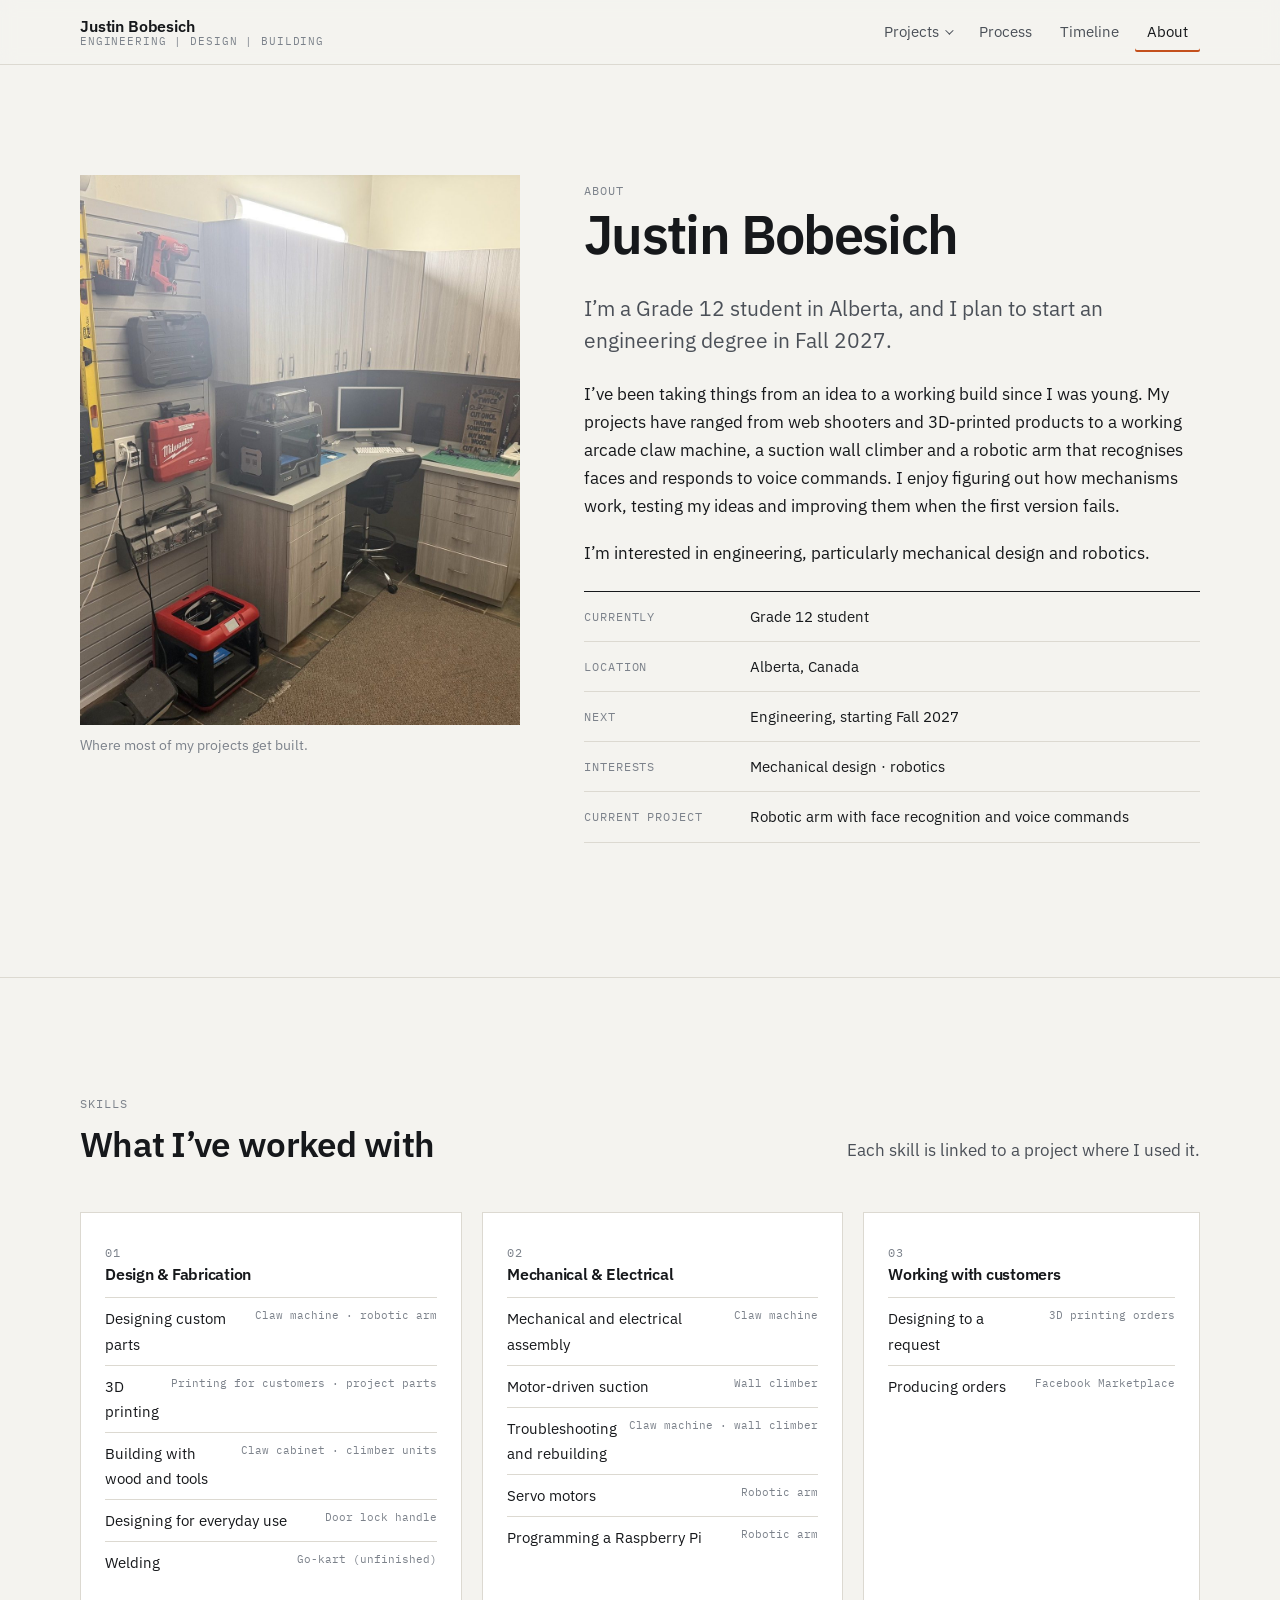
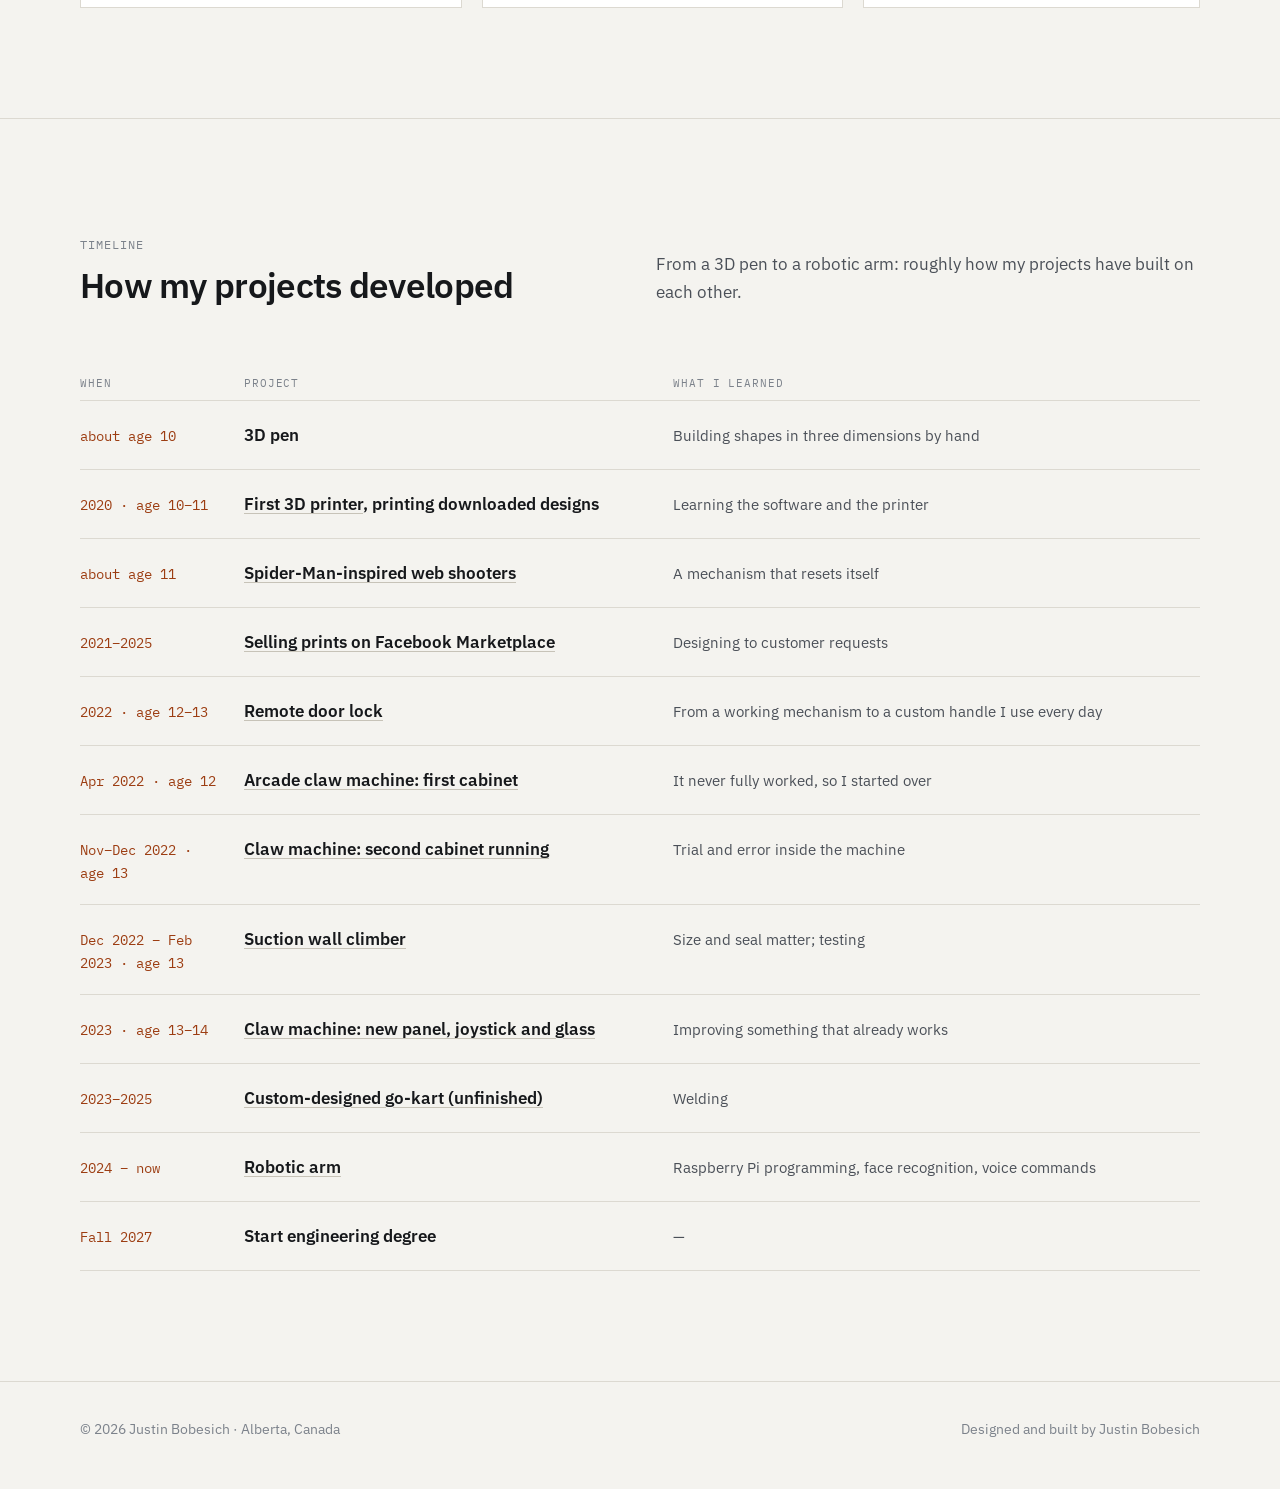
==== about.html @ 5735e51e "Publish portfolio website (pages and images)" ====
<!DOCTYPE html>

<html lang="en-CA">
<head>
<meta charset="utf-8"/>
<meta content="width=device-width, initial-scale=1" name="viewport"/>
<title>About | Justin Bobesich</title>
<meta content="About Justin Bobesich, a Grade 12 student in Alberta planning to study engineering starting in Fall 2027." name="description"/>

<link href="https://fonts.googleapis.com" rel="preconnect"/>
<link crossorigin="" href="https://fonts.gstatic.com" rel="preconnect"/>
<link href="https://fonts.googleapis.com/css2?family=IBM+Plex+Mono:wght@400;500&amp;family=IBM+Plex+Sans:wght@400;500;600&amp;display=swap" rel="stylesheet"/>
<link href="assets/css/style.css" rel="stylesheet"/>
</head>
<body data-page="about" data-root="">

<div id="site-header"></div>
<main id="main">
<section class="section">
<div class="wrap about-grid">
<figure class="portrait">

<img alt="Justin's workshop desk with a 3D printer, monitor and cutting mat" src="assets/images/about/workshop-portrait.jpg"/><figcaption>Where most of my projects get built.</figcaption>
</figure>
<div>
<span class="label">About</span>
<h1 style="font-size:clamp(2.2rem,5vw,3.4rem)">Justin Bobesich</h1>
<p class="lead">I’m a Grade 12 student in Alberta, and I plan to start an engineering degree in Fall 2027.</p>
<p>I’ve been taking things from an idea to a working build since I was young. My projects have ranged from web shooters and 3D-printed products to a working arcade claw machine, a suction wall climber and a robotic arm that recognises faces and responds to voice commands. I enjoy figuring out how mechanisms work, testing my ideas and improving them when the first version fails.</p>
<p>I’m interested in engineering, particularly mechanical design and robotics.</p>
<ul class="facts">
<li><span>Currently</span><span>Grade 12 student</span></li>
<li><span>Location</span><span>Alberta, Canada</span></li>
<li><span>Next</span><span>Engineering, starting Fall 2027</span></li>
<li><span>Interests</span><span>Mechanical design · robotics</span></li>
<li><span>Current project</span><span>Robotic arm with face recognition and voice commands</span></li>
</ul>
</div>
</div>
</section>

<section class="section" id="skills">
<div class="wrap">
<div class="section-head">
<div><span class="label">Skills</span><h2>What I’ve worked with</h2></div>
<p>Each skill is linked to a project where I used it.</p>
</div>

<div class="skills">
<div class="skill-group">
<span class="label">01</span>
<h3>Design &amp; Fabrication</h3>
<ul>
<li>Designing custom parts<small>Claw machine · robotic arm</small></li>
<li>3D printing<small>Printing for customers · project parts</small></li>
<li>Building with wood and tools<small>Claw cabinet · climber units</small></li>
<li>Designing for everyday use<small>Door lock handle</small></li>
<li>Welding<small>Go-kart (unfinished)</small></li>
</ul>
</div>
<div class="skill-group">
<span class="label">02</span>
<h3>Mechanical &amp; Electrical</h3>
<ul>
<li>Mechanical and electrical assembly<small>Claw machine</small></li>
<li>Motor-driven suction<small>Wall climber</small></li>
<li>Troubleshooting and rebuilding<small>Claw machine · wall climber</small></li>
<li>Servo motors<small>Robotic arm</small></li>
<li>Programming a Raspberry Pi<small>Robotic arm</small></li>
</ul>
</div>
<div class="skill-group">
<span class="label">03</span>
<h3>Working with customers</h3>
<ul>
<li>Designing to a request<small>3D printing orders</small></li>
<li>Producing orders<small>Facebook Marketplace</small></li>
</ul>
</div>
</div>
</div>
</section>

<section class="section" id="timeline">
<div class="wrap">
<div class="section-head">
<div><span class="label">Timeline</span><h2>How my projects developed</h2></div>
<p>From a 3D pen to a robotic arm: roughly how my projects have built on each other.</p>
</div>
<ol class="timeline">
<li class="timeline-head"><span>When</span><span>Project</span><span>What I learned</span></li>
<li><span class="when">about age 10</span><span class="what">3D pen</span><span class="learned">Building shapes in three dimensions by hand</span></li>
<li><span class="when">2020 · age 10–11</span><span class="what"><a href="projects/3d-printing.html">First 3D printer</a>, printing downloaded designs</span><span class="learned">Learning the software and the printer</span></li>
<li><span class="when">about age 11</span><span class="what"><a href="projects/robotics.html#web-shooters">Spider-Man-inspired web shooters</a></span><span class="learned">A mechanism that resets itself</span></li>
<li><span class="when">2021–2025</span><span class="what"><a href="projects/3d-printing.html#selling">Selling prints on Facebook Marketplace</a></span><span class="learned">Designing to customer requests</span></li>
<li><span class="when">2022 · age 12–13</span><span class="what"><a href="projects/door-lock.html">Remote door lock</a></span><span class="learned">From a working mechanism to a custom handle I use every day</span></li>
<li><span class="when">Apr 2022 · age 12</span><span class="what"><a href="projects/claw-machine.html#v1">Arcade claw machine: first cabinet</a></span><span class="learned">It never fully worked, so I started over</span></li>
<li><span class="when">Nov–Dec 2022 · age 13</span><span class="what"><a href="projects/claw-machine.html#rebuild">Claw machine: second cabinet running</a></span><span class="learned">Trial and error inside the machine</span></li>
<li><span class="when">Dec 2022 – Feb 2023 · age 13</span><span class="what"><a href="projects/wall-climber.html">Suction wall climber</a></span><span class="learned">Size and seal matter; testing</span></li>
<li><span class="when">2023 · age 13–14</span><span class="what"><a href="projects/claw-machine.html#rebuild">Claw machine: new panel, joystick and glass</a></span><span class="learned">Improving something that already works</span></li>
<li><span class="when">2023–2025</span><span class="what"><a href="projects/robotics.html#go-kart">Custom-designed go-kart (unfinished)</a></span><span class="learned">Welding</span></li>
<li><span class="when">2024 – now</span><span class="what"><a href="projects/robotic-arm.html">Robotic arm</a></span><span class="learned">Raspberry Pi programming, face recognition, voice commands</span></li>
<li><span class="when">Fall 2027</span><span class="what">Start engineering degree</span><span class="learned">—</span></li>
</ol>
</div>
</section>


</main>
<div id="site-footer"></div>
<script src="assets/js/main.js"></script>
</body>
</html>
---- assets/css/style.css ----
/* =========================================================
   Justin Bobesich — Engineering Portfolio
   Main stylesheet. Colours and fonts are set once in :root
   so the whole site can be re-themed from here.
   ========================================================= */

:root {
  /* Colour */
  --paper:      #f4f3ef;   /* page background (drafting-paper off-white) */
  --surface:    #ffffff;   /* cards, panels */
  --ink:        #16181b;   /* main text */
  --ink-2:      #4b5058;   /* secondary text */
  --ink-3:      #7c828b;   /* labels, captions */
  --line:       #dcd9d1;   /* hairlines */
  --line-2:     #c7c3b8;
  --accent:     #c4501c;   /* single accent: signal orange */
  --accent-ink: #9c3d12;
  --dark:       #141619;   /* dark bands */
  --dark-2:     #1e2125;
  --on-dark:    #e9e7e1;
  --on-dark-2:  #a3a8ae;

  /* Placeholder (to-do) colours */
  --todo-bg:    #fff3dc;
  --todo-line:  #e0a43a;
  --todo-ink:   #7a5210;

  /* Type */
  --sans: "IBM Plex Sans", system-ui, -apple-system, "Segoe UI", Roboto, sans-serif;
  --mono: "IBM Plex Mono", ui-monospace, SFMono-Regular, Menlo, Consolas, monospace;

  /* Layout */
  --max:    1200px;
  --gutter: clamp(16px, 4vw, 40px);
  --radius: 2px;
}

*, *::before, *::after { box-sizing: border-box; }
html { -webkit-text-size-adjust: 100%; scroll-behavior: smooth; }
@media (prefers-reduced-motion: reduce) { html { scroll-behavior: auto; } }

body {
  margin: 0;
  background: var(--paper);
  color: var(--ink);
  font-family: var(--sans);
  font-size: 17px;
  line-height: 1.65;
  -webkit-font-smoothing: antialiased;
  text-rendering: optimizeLegibility;
}

img, video, iframe, svg { display: block; max-width: 100%; }
img { height: auto; }
a { color: inherit; text-decoration-color: var(--line-2); text-underline-offset: 3px; }
a:hover { text-decoration-color: var(--accent); }
:focus-visible { outline: 2px solid var(--accent); outline-offset: 3px; }

h1, h2, h3, h4 { font-weight: 600; line-height: 1.15; letter-spacing: -0.015em; margin: 0 0 .5em; }
h1 { font-size: clamp(2.4rem, 6vw, 4.4rem); letter-spacing: -0.03em; }
h2 { font-size: clamp(1.6rem, 3vw, 2.2rem); letter-spacing: -0.02em; }
h3 { font-size: 1.2rem; }
p  { margin: 0 0 1.1em; }
.lead { font-size: clamp(1.1rem, 1.8vw, 1.3rem); line-height: 1.55; color: var(--ink-2); max-width: 40em; }

.wrap { max-width: var(--max); margin: 0 auto; padding: 0 var(--gutter); }
.section { padding: clamp(56px, 9vw, 110px) 0; }
.section + .section { border-top: 1px solid var(--line); }

/* Monospace label, used like annotation text on a drawing */
.label {
  font-family: var(--mono);
  font-size: .75rem;
  letter-spacing: .08em;
  text-transform: uppercase;
  color: var(--ink-3);
}
.label .num { color: var(--accent); }

.skip { position: absolute; left: -9999px; }
.skip:focus { left: 16px; top: 16px; background: var(--ink); color: #fff; padding: 8px 12px; z-index: 100; }

/* ---------------- Header / navigation ---------------- */
.site-header {
  position: sticky; top: 0; z-index: 50;
  background: color-mix(in srgb, var(--paper) 92%, transparent);
  backdrop-filter: blur(8px);
  border-bottom: 1px solid var(--line);
}
.site-header .wrap { display: flex; align-items: center; justify-content: space-between; height: 64px; gap: 24px; }
.brand { text-decoration: none; display: flex; flex-direction: column; line-height: 1.15; }
.brand strong { font-weight: 600; font-size: 1rem; letter-spacing: -0.01em; }
.brand span { font-family: var(--mono); font-size: .68rem; letter-spacing: .08em; text-transform: uppercase; color: var(--ink-3); }

.nav { display: flex; gap: 4px; align-items: center; }
.nav a {
  text-decoration: none; font-size: .92rem; color: var(--ink-2);
  padding: 8px 12px; border-radius: var(--radius);
}
.nav a:hover { color: var(--ink); background: rgba(0,0,0,.04); }
.nav a[aria-current="page"] { color: var(--ink); box-shadow: inset 0 -2px 0 var(--accent); }

/* Projects dropdown */
.nav .dd { position: relative; }
.nav .dd > button {
  font: inherit; font-size: .92rem; color: var(--ink-2); background: none; border: 0;
  padding: 8px 12px; cursor: pointer; display: flex; align-items: center; gap: 6px;
}
.nav .dd > button::after { content: ""; width: 6px; height: 6px; border-right: 1.5px solid currentColor; border-bottom: 1.5px solid currentColor; transform: rotate(45deg) translateY(-2px); }
.nav .dd > button[aria-current="page"] { color: var(--ink); box-shadow: inset 0 -2px 0 var(--accent); }
.nav .dd-menu {
  position: absolute; top: calc(100% + 6px); left: 0; min-width: 250px;
  background: var(--surface); border: 1px solid var(--line); padding: 6px;
  box-shadow: 0 12px 30px rgba(0,0,0,.08); display: none;
}
.nav .dd.open .dd-menu { display: block; }
.nav .dd-menu a { display: flex; gap: 12px; padding: 10px 12px; }
.nav .dd-menu a .label { min-width: 22px; }

.nav-toggle { display: none; background: none; border: 1px solid var(--line-2); padding: 8px 10px; cursor: pointer; font: inherit; font-family: var(--mono); font-size: .75rem; letter-spacing: .08em; text-transform: uppercase; color: var(--ink); }

@media (max-width: 820px) {
  .nav-toggle { display: block; }
  .nav {
    display: none; position: absolute; top: 64px; left: 0; right: 0;
    flex-direction: column; align-items: stretch; gap: 0;
    background: var(--paper); border-bottom: 1px solid var(--line); padding: 8px var(--gutter) 16px;
  }
  .nav.open { display: flex; }
  .nav a, .nav .dd > button { padding: 12px 0; border-bottom: 1px solid var(--line); width: 100%; text-align: left; }
  .nav a[aria-current="page"], .nav .dd > button[aria-current="page"] { box-shadow: none; color: var(--accent-ink); }
  .nav .dd > button::after { display: none; }
  .nav .dd-menu { position: static; display: block; border: 0; box-shadow: none; padding: 0 0 0 12px; background: none; }
  .nav .dd-menu a { border-bottom: 1px solid var(--line); }
}

/* ---------------- Hero (home) ---------------- */
.hero { padding: clamp(56px, 10vw, 120px) 0 clamp(40px, 6vw, 72px); position: relative; }
.hero::before { /* faint drafting grid behind hero text only */
  content: ""; position: absolute; inset: 0; z-index: -1; pointer-events: none;
  background-image:
    linear-gradient(var(--line) 1px, transparent 1px),
    linear-gradient(90deg, var(--line) 1px, transparent 1px);
  background-size: 40px 40px;
  opacity: .45;
  -webkit-mask-image: linear-gradient(to bottom, #000 0%, transparent 85%);
          mask-image: linear-gradient(to bottom, #000 0%, transparent 85%);
}
.hero h1 { margin: 18px 0 8px; }
.hero .subtitle { font-family: var(--mono); font-size: clamp(.85rem, 1.4vw, 1rem); letter-spacing: .06em; color: var(--ink-2); margin-bottom: 36px; }
.hero .subtitle i { font-style: normal; color: var(--accent); padding: 0 .4em; }
.hero-media { margin-top: clamp(32px, 5vw, 56px); }

/* ---------------- Featured projects (home) ---------------- */
.section-head { display: flex; justify-content: space-between; align-items: end; gap: 24px; margin-bottom: clamp(28px, 4vw, 48px); flex-wrap: wrap; }
.section-head h2 { margin: 8px 0 0; }
.section-head p { margin: 0; color: var(--ink-2); max-width: 32em; }

.feature {
  display: grid; grid-template-columns: 7fr 5fr; gap: clamp(20px, 4vw, 56px);
  align-items: center; padding: clamp(28px, 4vw, 44px) 0; border-top: 1px solid var(--line);
}
.feature:nth-of-type(even) { grid-template-columns: 5fr 7fr; }
.feature:nth-of-type(even) .feature-media { order: 2; }
.feature-media { display: block; overflow: hidden; background: var(--line); }
.feature-media img { width: 100%; aspect-ratio: 3/2; object-fit: cover; transition: transform .6s ease; }
.feature-media:hover img { transform: scale(1.02); }
.feature h3 { font-size: clamp(1.5rem, 2.6vw, 2rem); letter-spacing: -0.02em; margin: 10px 0 12px; }
.feature p { color: var(--ink-2); }
.more {
  font-family: var(--mono); font-size: .8rem; letter-spacing: .06em; text-transform: uppercase;
  text-decoration: none; color: var(--ink); display: inline-flex; align-items: center; gap: 10px;
  border-bottom: 1px solid var(--ink); padding-bottom: 3px;
}
.more::after { content: "→"; transition: transform .2s; }
.more:hover { color: var(--accent-ink); border-color: var(--accent); }
.more:hover::after { transform: translateX(3px); }
@media (max-width: 820px) {
  .feature, .feature:nth-of-type(even) { grid-template-columns: 1fr; }
  .feature:nth-of-type(even) .feature-media { order: 0; }
}

/* ---------------- Process diagram ---------------- */
.process { display: grid; grid-template-columns: repeat(5, 1fr); gap: 0; counter-reset: step; position: relative; margin-top: 8px; }
.step { padding: 22px 20px 4px 0; position: relative; border-top: 2px solid var(--ink); }
.step::before {
  counter-increment: step; content: "0" counter(step);
  font-family: var(--mono); font-size: .75rem; color: var(--accent); letter-spacing: .08em;
}
.step::after { /* node marker on the line */
  content: ""; position: absolute; top: -6px; left: 0; width: 10px; height: 10px;
  background: var(--paper); border: 2px solid var(--ink); border-radius: 50%;
}
.step h3 { margin: 6px 0 8px; font-size: 1.15rem; }
.step p { font-size: .94rem; color: var(--ink-2); margin: 0; }
.loop-note { margin-top: 28px; font-family: var(--mono); font-size: .8rem; color: var(--ink-3); display: flex; align-items: center; gap: 10px; }
.loop-note svg { flex: none; }
@media (max-width: 900px) {
  .process { grid-template-columns: 1fr; }
  .step { border-top: 0; border-left: 2px solid var(--ink); padding: 0 0 26px 24px; }
  .step::after { top: 4px; left: -6px; }
}

/* ---------------- Dark band ---------------- */
.band { background: var(--dark); color: var(--on-dark); }
.band .label { color: var(--on-dark-2); }
.band p, .band .lead { color: var(--on-dark-2); }
.band a { text-decoration-color: #555; }
.band .more { color: var(--on-dark); border-color: var(--on-dark); }
.band + .section { border-top: 0; }

.split { display: grid; grid-template-columns: 5fr 7fr; gap: clamp(28px, 5vw, 72px); }
@media (max-width: 820px) { .split { grid-template-columns: 1fr; } }

.lessons { list-style: none; margin: 0; padding: 0; display: grid; grid-template-columns: 1fr 1fr; gap: 0 32px; }
.lessons li { padding: 16px 0; border-top: 1px solid var(--line); }
.band .lessons li { border-color: #2c3036; }
.lessons strong { display: block; font-weight: 600; margin-bottom: 2px; }
.lessons span { color: var(--ink-2); font-size: .95rem; }
.band .lessons span { color: var(--on-dark-2); }
@media (max-width: 640px) { .lessons { grid-template-columns: 1fr; } }

/* ---------------- Timeline ---------------- */
.timeline { list-style: none; margin: 0; padding: 0; }
.timeline li {
  display: grid; grid-template-columns: 140px 1fr 1.3fr; gap: 24px;
  padding: 20px 0; border-top: 1px solid var(--line); align-items: baseline;
}
.timeline li:last-child { border-bottom: 1px solid var(--line); }
.timeline .when { font-family: var(--mono); font-size: .85rem; color: var(--accent-ink); }
.timeline .what { font-weight: 600; }
.timeline .learned { color: var(--ink-2); font-size: .95rem; }
.timeline-head { font-family: var(--mono); font-size: .7rem; letter-spacing: .08em; text-transform: uppercase; color: var(--ink-3); border-top: 0 !important; padding-bottom: 8px !important; }
@media (max-width: 720px) {
  .timeline li { grid-template-columns: 1fr; gap: 4px; }
  .timeline-head { display: none !important; }
}

/* ---------------- Skills ---------------- */
.skills { display: grid; grid-template-columns: repeat(3, 1fr); gap: 20px; }
.skill-group { background: var(--surface); border: 1px solid var(--line); padding: 24px; }
.skill-group h3 { font-size: 1rem; margin-bottom: 14px; }
.skill-group ul { list-style: none; margin: 0; padding: 0; }
.skill-group li { padding: 8px 0; border-top: 1px solid var(--line); font-size: .95rem; display: flex; justify-content: space-between; gap: 12px; }
.skill-group li small { font-family: var(--mono); font-size: .7rem; color: var(--ink-3); white-space: nowrap; text-align: right; }
@media (max-width: 520px) { .skill-group li { flex-direction: column; gap: 2px; } .skill-group li small { white-space: normal; text-align: left; } }
@media (max-width: 900px) { .skills { grid-template-columns: 1fr; } }

/* ---------------- Project page ---------------- */
.crumbs { font-family: var(--mono); font-size: .75rem; letter-spacing: .06em; text-transform: uppercase; color: var(--ink-3); }
.crumbs a { text-decoration: none; }
.crumbs a:hover { color: var(--ink); }

.project-head { padding: clamp(40px, 7vw, 88px) 0 clamp(28px, 4vw, 44px); }
.project-head h1 { font-size: clamp(2.2rem, 5vw, 3.6rem); margin: 16px 0 14px; }

/* Title block — styled after the corner block of an engineering drawing */
.titleblock {
  display: grid; grid-template-columns: repeat(4, 1fr);
  border: 1px solid var(--ink); background: var(--surface); margin-top: 32px;
}
.titleblock div { padding: 12px 16px; border-right: 1px solid var(--line-2); }
.titleblock div:last-child { border-right: 0; }
.titleblock dt { font-family: var(--mono); font-size: .68rem; letter-spacing: .08em; text-transform: uppercase; color: var(--ink-3); margin-bottom: 4px; }
.titleblock dd { margin: 0; font-size: .95rem; font-weight: 500; }
@media (max-width: 720px) {
  .titleblock { grid-template-columns: 1fr 1fr; }
  .titleblock div { border-bottom: 1px solid var(--line-2); }
  .titleblock div:nth-child(2n) { border-right: 0; }
}

.project-body { display: grid; grid-template-columns: 200px 1fr; gap: clamp(28px, 5vw, 72px); padding-bottom: clamp(56px, 8vw, 100px); }
.toc { position: sticky; top: 88px; align-self: start; font-size: .88rem; }
.toc ol { list-style: none; margin: 12px 0 0; padding: 0; counter-reset: toc; }
.toc li { counter-increment: toc; }
.toc a { display: flex; gap: 10px; padding: 6px 0; text-decoration: none; color: var(--ink-2); border-left: 2px solid transparent; padding-left: 10px; margin-left: -12px; }
.toc a::before { content: counter(toc, decimal-leading-zero); font-family: var(--mono); font-size: .72rem; color: var(--ink-3); padding-top: 2px; }
.toc a:hover, .toc a.active { color: var(--ink); border-left-color: var(--accent); }
@media (max-width: 900px) { .project-body { grid-template-columns: 1fr; } .toc { display: none; } }

.chapter { padding: 40px 0; border-top: 1px solid var(--line); scroll-margin-top: 80px; }
.chapter:first-child { border-top: 0; padding-top: 8px; }
.chapter > .label { display: block; margin-bottom: 8px; }
.chapter h2 { font-size: clamp(1.4rem, 2.4vw, 1.8rem); }
.prose { max-width: 42em; }
.prose ul { padding-left: 1.2em; }
.prose li { margin-bottom: .4em; }

.next-project { display: flex; justify-content: space-between; gap: 24px; border-top: 1px solid var(--ink); padding: 28px 0; }
.next-project a { text-decoration: none; }
.next-project .t { display: block; font-size: 1.3rem; font-weight: 600; letter-spacing: -0.015em; }
.next-project .r { text-align: right; }

/* ---------------- Media: figures, galleries, video ---------------- */
figure { margin: 0; }
figcaption { font-size: .85rem; color: var(--ink-3); padding-top: 10px; line-height: 1.5; }
figcaption b { font-family: var(--mono); font-weight: 500; font-size: .72rem; letter-spacing: .06em; color: var(--ink-2); text-transform: uppercase; margin-right: 6px; }

.media-wide { margin: 28px 0; }
.media-wide img { width: 100%; }

.gallery { display: grid; grid-template-columns: repeat(auto-fill, minmax(240px, 1fr)); gap: 16px; margin: 24px 0; }
.gallery figure img { width: 100%; aspect-ratio: 4/3; object-fit: cover; cursor: zoom-in; background: var(--line); }
.gallery.two { grid-template-columns: 1fr 1fr; }
@media (max-width: 560px) { .gallery.two { grid-template-columns: 1fr; } }

/* Stages strip: concept → construction → testing → finished → operating */
.stages { display: grid; grid-template-columns: repeat(5, 1fr); gap: 12px; margin: 24px 0; }
.stages figure img { aspect-ratio: 1/1; object-fit: cover; width: 100%; cursor: zoom-in; }
@media (max-width: 820px) { .stages { grid-template-columns: repeat(2, 1fr); } }

.video { position: relative; aspect-ratio: 16/9; background: #000; }
.video iframe, .video video { position: absolute; inset: 0; width: 100%; height: 100%; border: 0; }
.video-vertical { aspect-ratio: 9/16; max-width: 380px; }

/* ---------------- Physics diagram ---------------- */
.physics { background: var(--surface); border: 1px solid var(--line); padding: clamp(20px, 3vw, 32px); margin: 24px 0; display: grid; grid-template-columns: 1fr 1fr; gap: 32px; align-items: center; }
.physics svg { width: 100%; height: auto; }
.physics .eq { font-family: var(--mono); font-size: 1rem; background: var(--paper); padding: 12px 14px; border-left: 3px solid var(--accent); margin: 10px 0 14px; }
.physics dl { display: grid; grid-template-columns: auto 1fr; gap: 4px 14px; font-size: .9rem; margin: 0 0 12px; }
.physics dt { font-family: var(--mono); color: var(--accent-ink); }
.physics dd { margin: 0; color: var(--ink-2); }
@media (max-width: 820px) { .physics { grid-template-columns: 1fr; } }

/* ---------------- 3D print catalogue cards ---------------- */
.prints { display: grid; grid-template-columns: repeat(auto-fill, minmax(280px, 1fr)); gap: 20px; margin: 24px 0; }
.print { background: var(--surface); border: 1px solid var(--line); display: flex; flex-direction: column; }
.print img { width: 100%; aspect-ratio: 1/1; object-fit: cover; cursor: zoom-in; }
.print .ph { aspect-ratio: 1/1; min-height: 0; }
.print-body { padding: 16px 18px 18px; }
.print-body h3 { font-size: 1.05rem; margin-bottom: 10px; }
.print dl { margin: 0; font-size: .85rem; display: grid; grid-template-columns: 110px 1fr; gap: 6px 10px; }
.print dt { font-family: var(--mono); font-size: .68rem; letter-spacing: .06em; text-transform: uppercase; color: var(--ink-3); padding-top: 2px; }
.print dd { margin: 0; color: var(--ink-2); }
.tag { display: inline-block; font-family: var(--mono); font-size: .68rem; letter-spacing: .06em; text-transform: uppercase; padding: 2px 7px; border: 1px solid var(--line-2); color: var(--ink-2); }
.tag.sold { border-color: var(--accent); color: var(--accent-ink); }

/* Robotics module list */
.modules { display: grid; grid-template-columns: repeat(auto-fill, minmax(260px, 1fr)); gap: 16px; margin: 24px 0; }
.module { border: 1px solid var(--line); background: var(--surface); padding: 20px; }
.module h3 { font-size: 1rem; margin: 6px 0 8px; }
.module p { font-size: .92rem; color: var(--ink-2); margin: 0; }

/* ---------------- About ---------------- */
.about-grid { display: grid; grid-template-columns: 5fr 7fr; gap: clamp(28px, 5vw, 72px); align-items: start; }
.about-grid .portrait img, .about-grid .portrait .ph { aspect-ratio: 4/5; width: 100%; object-fit: cover; }
.facts { list-style: none; padding: 0; margin: 24px 0; border-top: 1px solid var(--ink); }
.facts li { display: grid; grid-template-columns: 150px 1fr; gap: 16px; padding: 12px 0; border-bottom: 1px solid var(--line); font-size: .95rem; }
.facts li span:first-child { font-family: var(--mono); font-size: .72rem; letter-spacing: .08em; text-transform: uppercase; color: var(--ink-3); padding-top: 3px; }
@media (max-width: 820px) { .about-grid { grid-template-columns: 1fr; } }
@media (max-width: 480px) { .facts li { grid-template-columns: 1fr; gap: 2px; } }

/* ---------------- Footer ---------------- */
.site-footer { border-top: 1px solid var(--line); padding: 36px 0 48px; font-size: .88rem; color: var(--ink-3); }
.site-footer .wrap { display: flex; justify-content: space-between; gap: 24px; flex-wrap: wrap; }
.site-footer a { color: var(--ink-2); }

/* ---------------- Lightbox ---------------- */
.lightbox { position: fixed; inset: 0; z-index: 200; background: rgba(12,13,15,.94); display: none; align-items: center; justify-content: center; padding: 24px; flex-direction: column; }
.lightbox.open { display: flex; }
.lightbox img { max-height: 82vh; max-width: 100%; width: auto; object-fit: contain; }
.lightbox p { color: var(--on-dark-2); font-size: .9rem; max-width: 60em; text-align: center; margin: 14px 0 0; }
.lightbox button { position: absolute; top: 16px; right: 16px; background: none; border: 1px solid #555; color: #eee; font-family: var(--mono); font-size: .75rem; letter-spacing: .08em; padding: 8px 12px; cursor: pointer; }

/* =========================================================
   PLACEHOLDERS — everything below marks unfinished content.
   Search the HTML for  class="ph"  and  class="todo"
   to find every spot that still needs a photo or real info.
   ========================================================= */

/* Photo / video placeholder: hatched like a section cut on a drawing */
.ph {
  position: relative; width: 100%; aspect-ratio: 3/2; min-height: 160px;
  display: flex; align-items: center; justify-content: center; text-align: center;
  background-color: #ebe8e0;
  background-image: repeating-linear-gradient(135deg, transparent 0 11px, rgba(0,0,0,.06) 11px 12px);
  border: 1px dashed var(--line-2);
  color: var(--ink-2); padding: 20px;
}
.ph span { font-family: var(--mono); font-size: .75rem; letter-spacing: .04em; line-height: 1.5; background: var(--paper); padding: 8px 12px; border: 1px solid var(--line-2); max-width: 90%; }
.ph span::before { content: attr(data-kind); display: block; color: var(--accent); font-weight: 500; letter-spacing: .1em; }
.ph.video-ph { aspect-ratio: 16/9; background-color: #1f2226; border-color: #3a3f45; }
.ph.video-ph span { background: #16181b; color: var(--on-dark-2); border-color: #3a3f45; }
.ph.square { aspect-ratio: 1/1; }
.ph.tall { aspect-ratio: 4/5; }
.ph.wide { aspect-ratio: 21/9; }
.feature-media .ph { aspect-ratio: 3/2; border: 0; }

/* Text placeholder: information we still need from Justin */
.todo {
  background: var(--todo-bg); color: var(--todo-ink);
  border: 1px dashed var(--todo-line); padding: 1px 6px; border-radius: 2px;
  font-size: .92em;
}
p.todo, div.todo, li.todo { display: block; padding: 10px 14px; margin: 0 0 1em; }
.todo::before { content: "NEEDS INFO · "; font-family: var(--mono); font-size: .72em; letter-spacing: .08em; font-weight: 500; }
.band .todo { background: #2b2415; color: #f0cf8e; border-color: #7a5a1f; }

/* Draft marker for sections whose wording Justin should approve */
.draft-note {
  display: inline-block; font-family: var(--mono); font-size: .68rem; letter-spacing: .08em;
  text-transform: uppercase; color: var(--todo-ink); background: var(--todo-bg);
  border: 1px dashed var(--todo-line); padding: 2px 8px; margin-bottom: 12px;
}

/* Uncertain age or date: Justin to verify before launch (remove the class once checked) */
.verify { border-bottom: 1.5px dotted var(--todo-line); background: var(--todo-bg); padding: 0 2px; }
.verify::after { content: "verify"; font-family: var(--mono); font-size: .58em; letter-spacing: .08em; text-transform: uppercase; color: var(--todo-ink); vertical-align: super; margin-left: 3px; }

/* Parts evidence: photo + order / photo only / order only */
.seen.both { color: #2f7a3b; font-weight: 500; }
.seen.maybe { color: #9a6a12; white-space: normal; display: inline-block; min-width: 9em; }

/* Draft ribbon shown on every page until launch (remove the element in each page to hide) */
.draft-banner { background: var(--todo-bg); border-bottom: 1px solid var(--todo-line); color: var(--todo-ink); font-size: .82rem; text-align: center; padding: 6px var(--gutter); font-family: var(--mono); letter-spacing: .03em; }

@media print {
  .site-header, .toc, .draft-banner, .nav-toggle { display: none !important; }
  body { background: #fff; }
}

/* ---------------- Vertical video beside notes (project pages) ---------------- */
.video-feature { display: grid; grid-template-columns: minmax(0, 400px) 1fr; gap: clamp(28px, 5vw, 72px); align-items: center; }
.video-feature .video-vertical { max-width: none; width: 100%; }
.video-feature h2 { margin-top: 8px; }
.video-notes p { color: var(--ink-2); }
.watch { list-style: none; padding: 0; margin: 20px 0; border-top: 1px solid var(--line); }
.watch li { padding: 12px 0; border-bottom: 1px solid var(--line); font-size: .95rem; display: grid; grid-template-columns: 120px 1fr; gap: 12px; }
.watch li .label { padding-top: 3px; color: var(--accent-ink); }
@media (max-width: 820px) {
  .video-feature { grid-template-columns: 1fr; }
  .video-feature figure { max-width: 420px; margin: 0 auto; width: 100%; }
}

/* Home: project cover that is a portrait (vertical) photo */
.feature.has-tall { grid-template-columns: 5fr 7fr; }
.feature.has-tall:nth-of-type(even) { grid-template-columns: 7fr 5fr; }
.feature-media.tall img { aspect-ratio: 4/5; }
@media (max-width: 820px) {
  .feature.has-tall, .feature.has-tall:nth-of-type(even) { grid-template-columns: 1fr; }
  .feature-media.tall img { aspect-ratio: 1/1; object-position: center 20%; }
}
.video-feature.compact { grid-template-columns: minmax(0, 300px) 1fr; align-items: start; margin: 24px 0; }
@media (max-width: 820px) { .video-feature.compact { grid-template-columns: 1fr; } }

/* ---------------- Parts table ---------------- */
.parts-wrap { overflow-x: auto; margin: 20px 0; border: 1px solid var(--line); background: var(--surface); }
.parts { width: 100%; border-collapse: collapse; font-size: .9rem; min-width: 560px; }
.parts th { text-align: left; font-family: var(--mono); font-size: .68rem; letter-spacing: .08em; text-transform: uppercase; color: var(--ink-3); font-weight: 500; padding: 10px 14px; border-bottom: 1px solid var(--ink); background: var(--paper); }
.parts td { padding: 10px 14px; border-bottom: 1px solid var(--line); vertical-align: top; color: var(--ink-2); }
.parts td:first-child { color: var(--ink); font-weight: 500; white-space: nowrap; }
.parts tr:last-child td { border-bottom: 0; }
.seen { font-family: var(--mono); font-size: .68rem; letter-spacing: .06em; text-transform: uppercase; white-space: nowrap; }
.seen.yes { color: #2f7a3b; } .seen.no { color: var(--ink-3); }
.source-note { font-size: .82rem; color: var(--ink-3); margin-top: 8px; }

/* Version blocks (v1 → v2 …) */
.versions { display: grid; grid-template-columns: repeat(auto-fit, minmax(220px, 1fr)); gap: 16px; margin: 24px 0; }
.version { border-top: 2px solid var(--ink); padding-top: 12px; }
.version .label { display: block; margin-bottom: 4px; color: var(--accent-ink); }
.version h3 { font-size: 1.05rem; margin: 0 0 6px; }
.version p { font-size: .92rem; color: var(--ink-2); margin: 0; }

/* Signal-flow diagram (plain HTML boxes) */
.flow { display: flex; flex-wrap: wrap; align-items: stretch; gap: 0; margin: 24px 0; }
.flow .node { flex: 1 1 140px; background: var(--surface); border: 1px solid var(--ink); padding: 12px 14px; font-size: .88rem; }
.flow .node b { display: block; font-family: var(--mono); font-size: .68rem; letter-spacing: .08em; text-transform: uppercase; color: var(--accent-ink); font-weight: 500; margin-bottom: 4px; }
.flow .arrow { flex: 0 0 28px; display: flex; align-items: center; justify-content: center; color: var(--accent); font-size: 1.2rem; }
@media (max-width: 720px) { .flow { flex-direction: column; } .flow .arrow { transform: rotate(90deg); height: 28px; } }
.project-body > *, .video-feature > *, .split > *, .about-grid > * { min-width: 0; }

/* Draft review mode (see main.js) */
/* Questions, draft notes, draft-only rows and the parts "source" column are hidden unless the
   "Show open questions" button adds .show-q, so the pages read as final even without main.js. */
html:not(.show-q) .todo, html:not(.show-q) .draft-note, html:not(.show-q) .q-only, html:not(.show-q) .parts .src { display: none !important; }
.show-q .parts .src { background: var(--todo-bg); }
.q-toggle { font: inherit; font-size: .78rem; margin-left: 10px; padding: 2px 10px; border: 1px solid var(--todo-line); background: transparent; color: var(--todo-ink); cursor: pointer; border-radius: 2px; }
.q-toggle:hover { background: #fff; }
html:not(.show-q) .feature:has(> .feature-media.q-only) { grid-template-columns: 1fr; }

.feature.no-media { grid-template-columns: 1fr; }
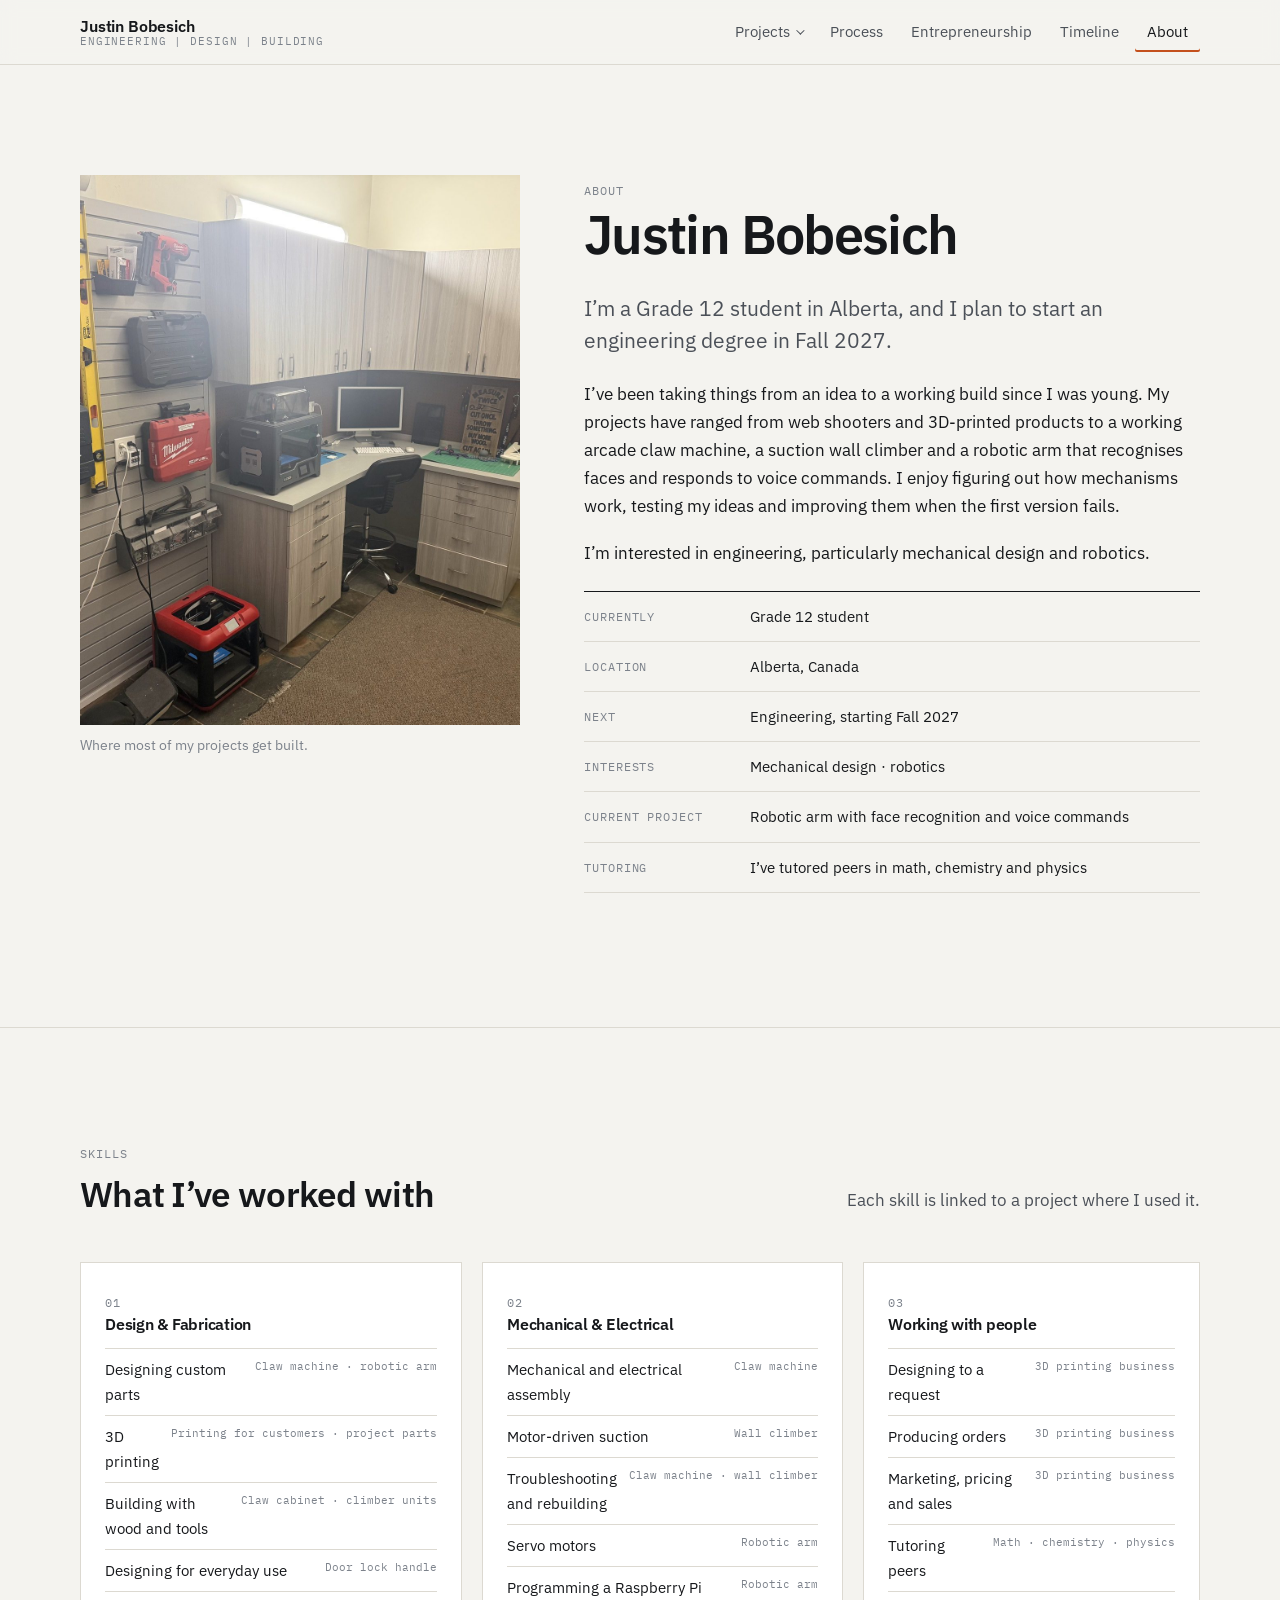
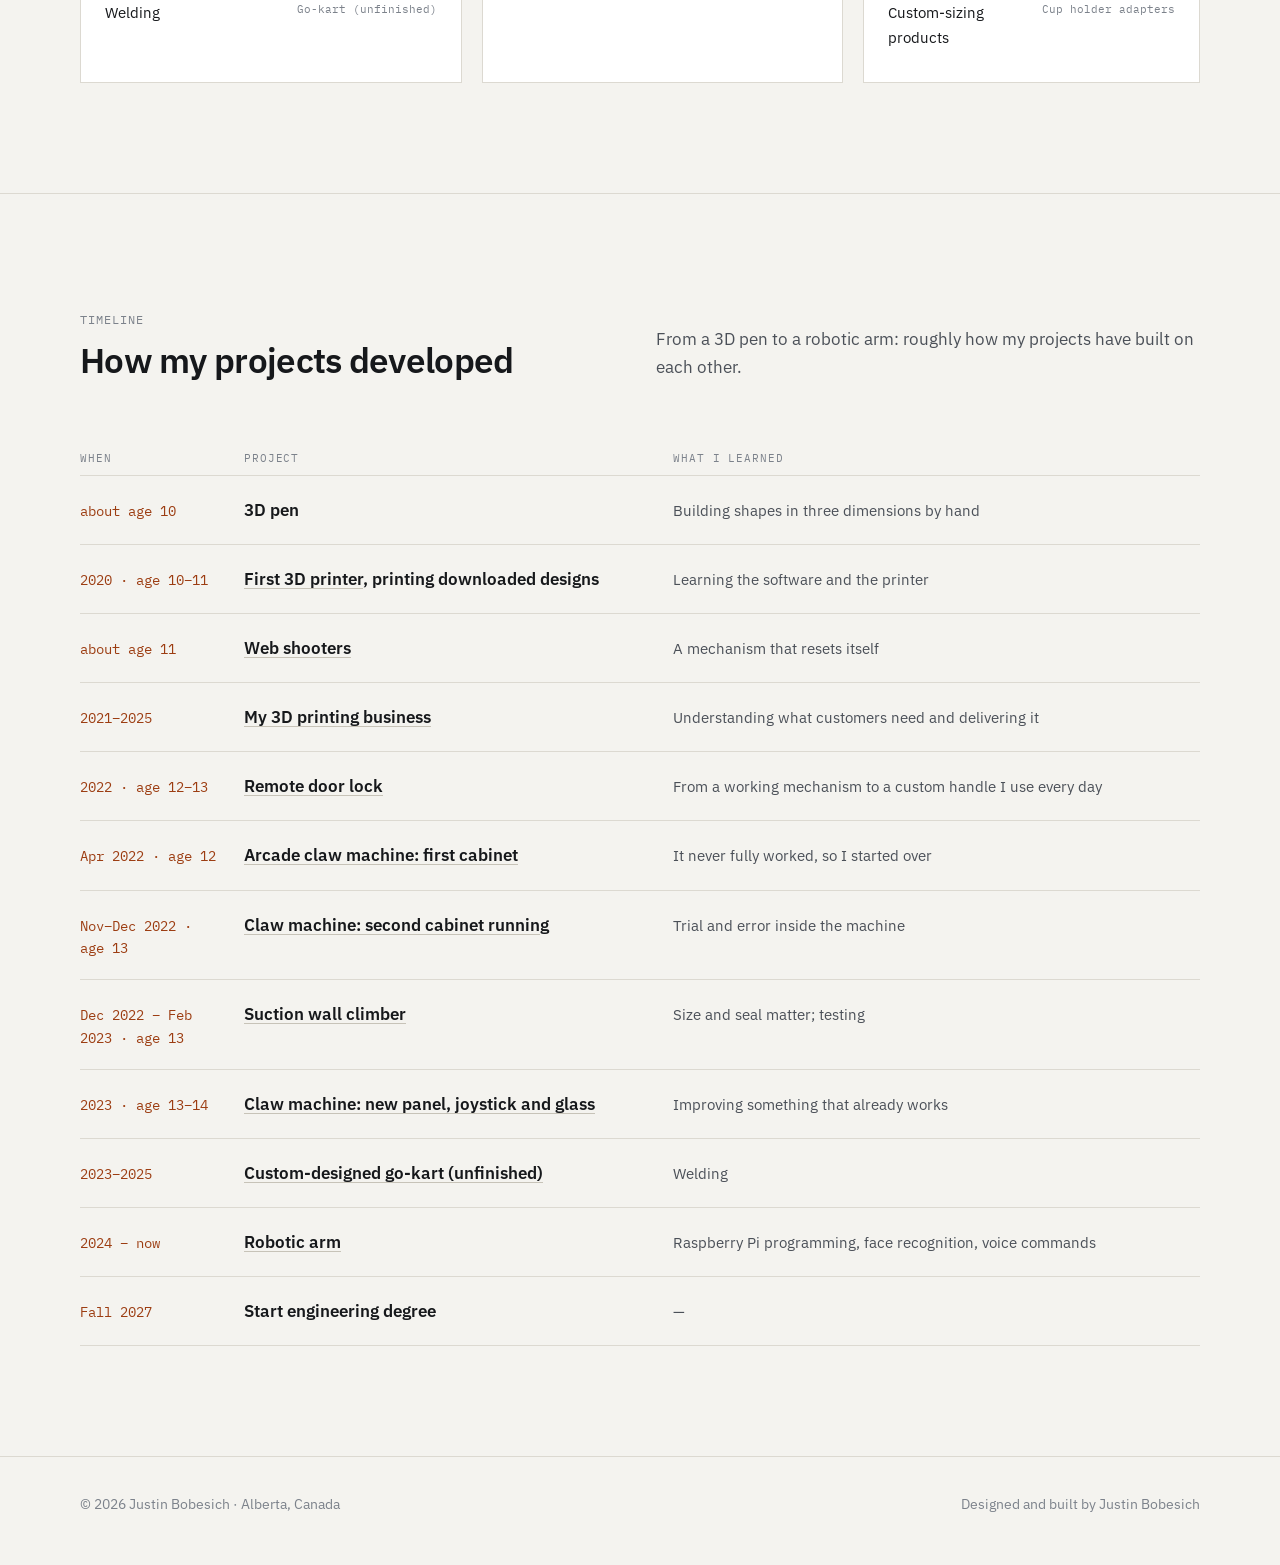
==== commit 74aabc93: "Add Entrepreneurship page and cup holder adapter project" ====
--- a/about.html
+++ b/about.html
@@ -34,6 +34,7 @@
 <li><span>Next</span><span>Engineering, starting Fall 2027</span></li>
 <li><span>Interests</span><span>Mechanical design · robotics</span></li>
 <li><span>Current project</span><span>Robotic arm with face recognition and voice commands</span></li>
+<li><span>Tutoring</span><span>I’ve tutored peers in math, chemistry and physics</span></li>
 </ul>
 </div>
 </div>
@@ -71,10 +72,13 @@
 </div>
 <div class="skill-group">
 <span class="label">03</span>
-<h3>Working with customers</h3>
+<h3>Working with people</h3>
 <ul>
-<li>Designing to a request<small>3D printing orders</small></li>
-<li>Producing orders<small>Facebook Marketplace</small></li>
+<li>Designing to a request<small>3D printing business</small></li>
+<li>Producing orders<small>3D printing business</small></li>
+<li>Marketing, pricing and sales<small>3D printing business</small></li>
+<li>Tutoring peers<small>Math · chemistry · physics</small></li>
+<li>Custom-sizing products<small>Cup holder adapters</small></li>
 </ul>
 </div>
 </div>
@@ -91,8 +95,8 @@
 <li class="timeline-head"><span>When</span><span>Project</span><span>What I learned</span></li>
 <li><span class="when">about age 10</span><span class="what">3D pen</span><span class="learned">Building shapes in three dimensions by hand</span></li>
 <li><span class="when">2020 · age 10–11</span><span class="what"><a href="projects/3d-printing.html">First 3D printer</a>, printing downloaded designs</span><span class="learned">Learning the software and the printer</span></li>
-<li><span class="when">about age 11</span><span class="what"><a href="projects/robotics.html#web-shooters">Spider-Man-inspired web shooters</a></span><span class="learned">A mechanism that resets itself</span></li>
-<li><span class="when">2021–2025</span><span class="what"><a href="projects/3d-printing.html#selling">Selling prints on Facebook Marketplace</a></span><span class="learned">Designing to customer requests</span></li>
+<li><span class="when">about age 11</span><span class="what"><a href="projects/robotics.html#web-shooters">Web shooters</a></span><span class="learned">A mechanism that resets itself</span></li>
+<li><span class="when">2021–2025</span><span class="what"><a href="entrepreneurship.html">My 3D printing business</a></span><span class="learned">Understanding what customers need and delivering it</span></li>
 <li><span class="when">2022 · age 12–13</span><span class="what"><a href="projects/door-lock.html">Remote door lock</a></span><span class="learned">From a working mechanism to a custom handle I use every day</span></li>
 <li><span class="when">Apr 2022 · age 12</span><span class="what"><a href="projects/claw-machine.html#v1">Arcade claw machine: first cabinet</a></span><span class="learned">It never fully worked, so I started over</span></li>
 <li><span class="when">Nov–Dec 2022 · age 13</span><span class="what"><a href="projects/claw-machine.html#rebuild">Claw machine: second cabinet running</a></span><span class="learned">Trial and error inside the machine</span></li>
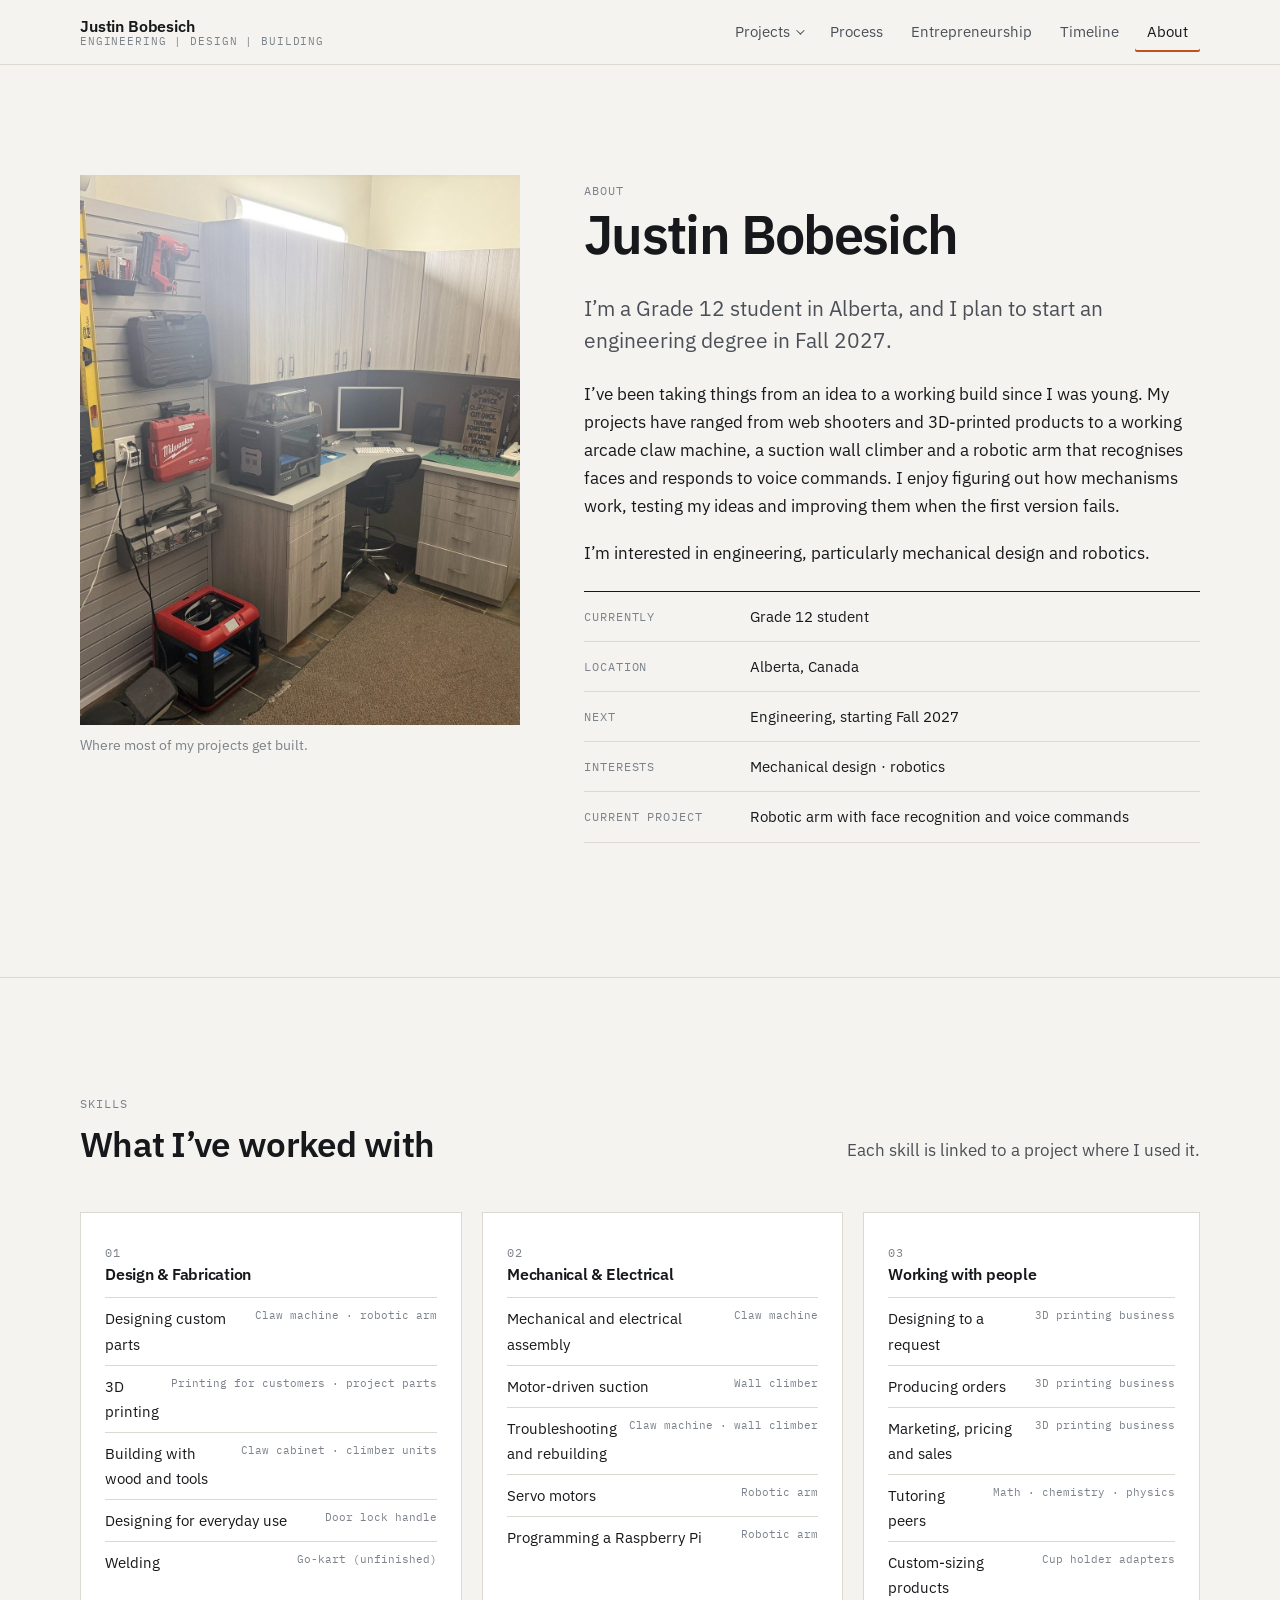
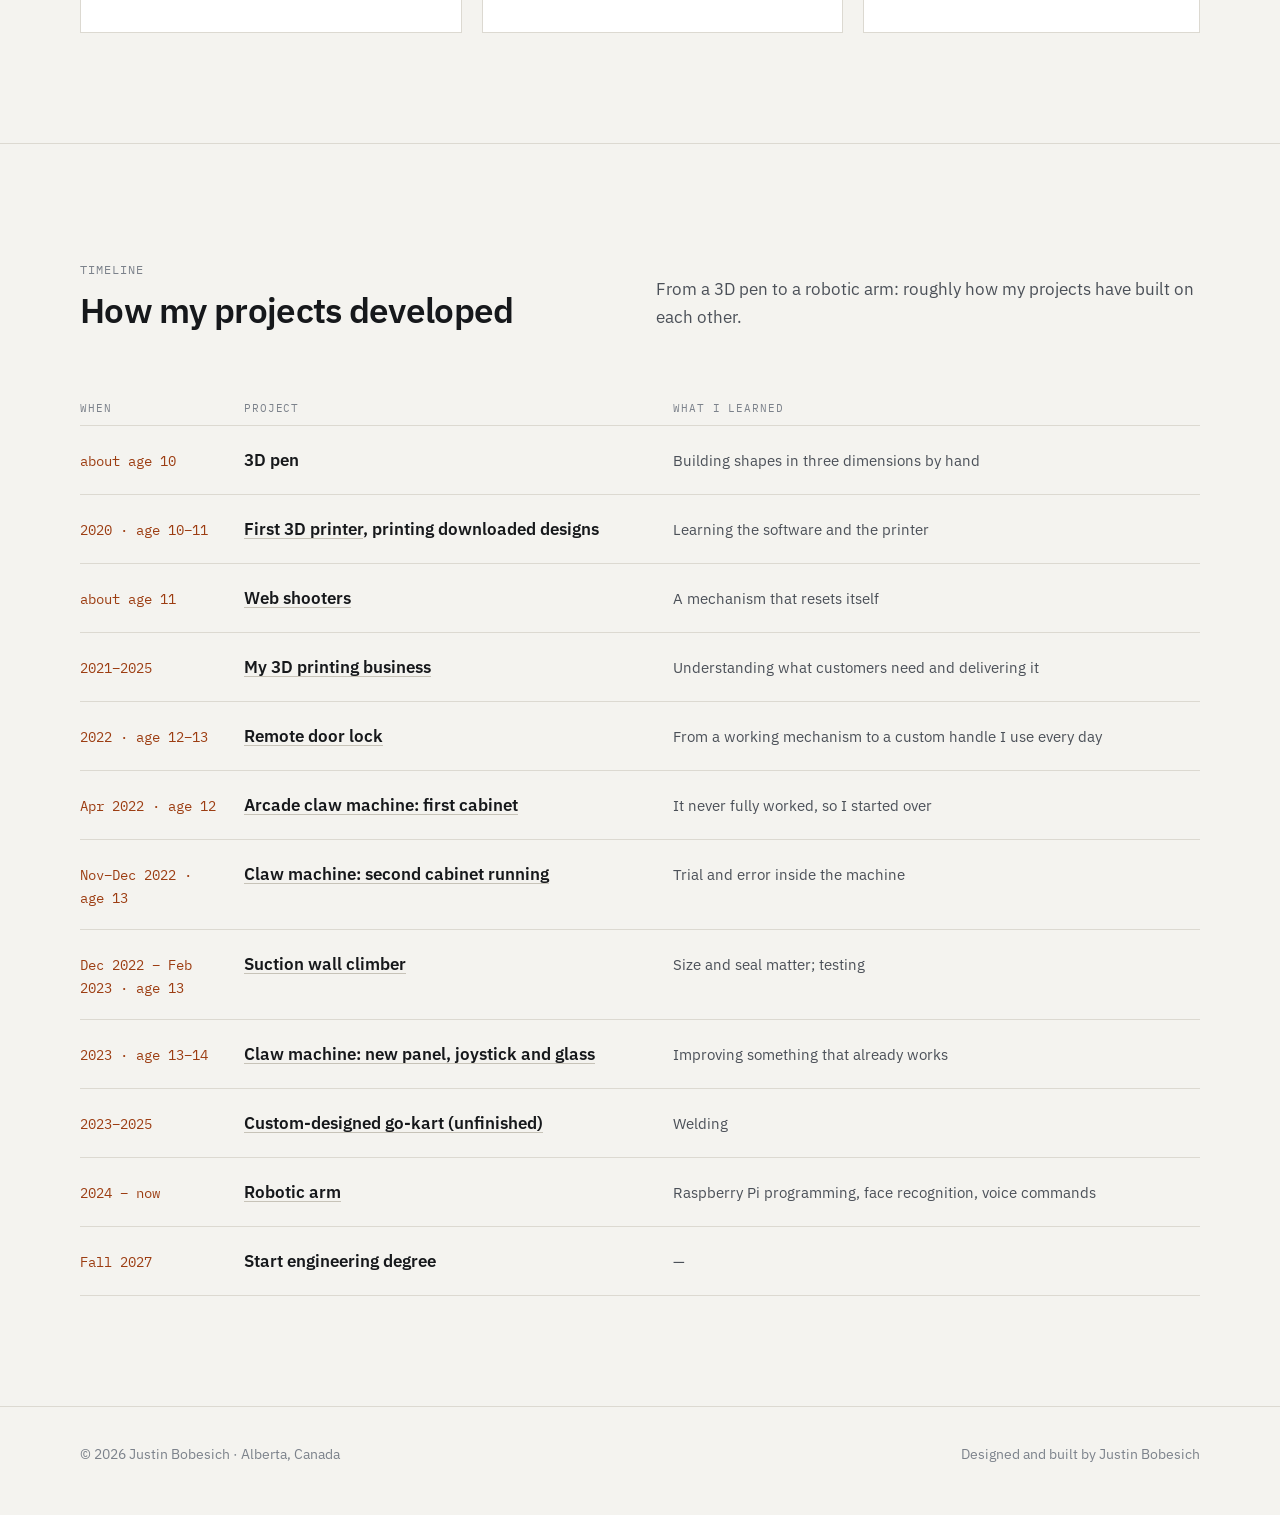
==== commit d5d6668c: "Move cup holder adapters into 3D printing; update top sellers" ====
--- a/about.html
+++ b/about.html
@@ -34,7 +34,6 @@
 <li><span>Next</span><span>Engineering, starting Fall 2027</span></li>
 <li><span>Interests</span><span>Mechanical design · robotics</span></li>
 <li><span>Current project</span><span>Robotic arm with face recognition and voice commands</span></li>
-<li><span>Tutoring</span><span>I’ve tutored peers in math, chemistry and physics</span></li>
 </ul>
 </div>
 </div>
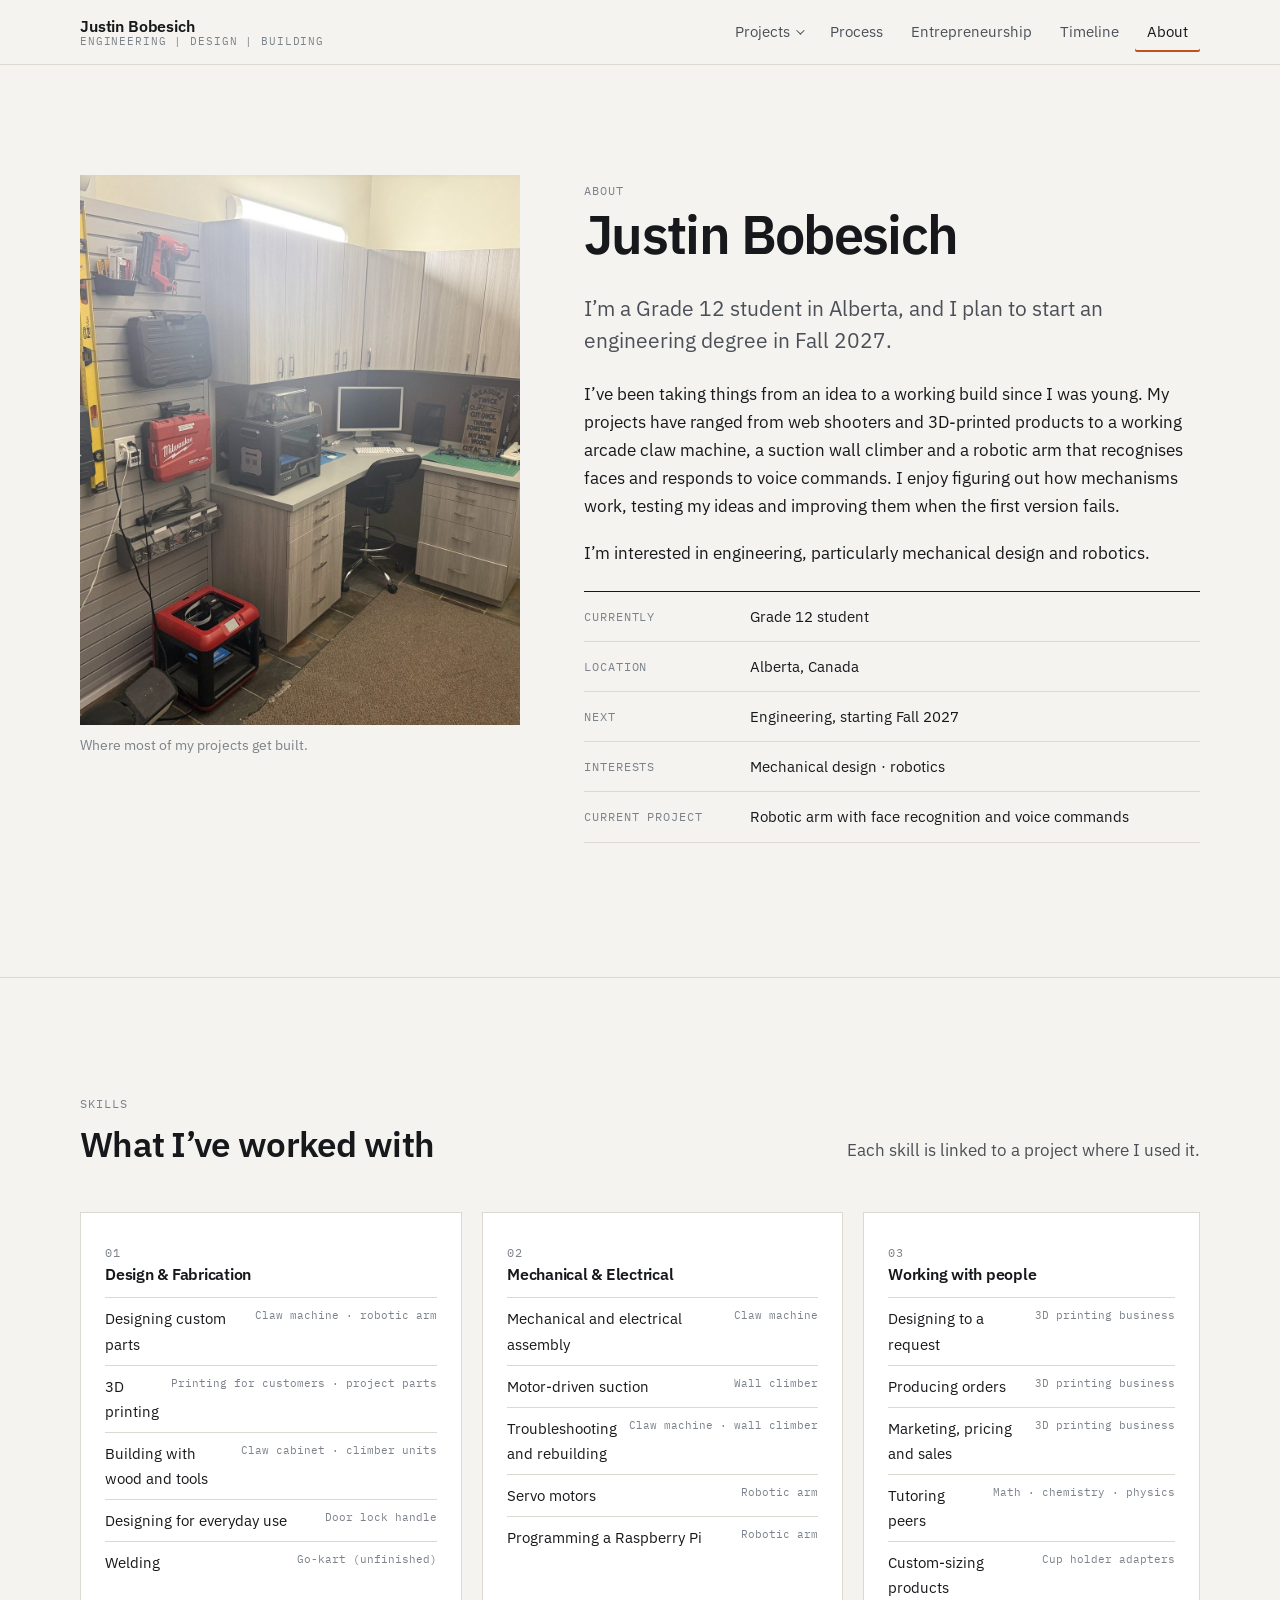
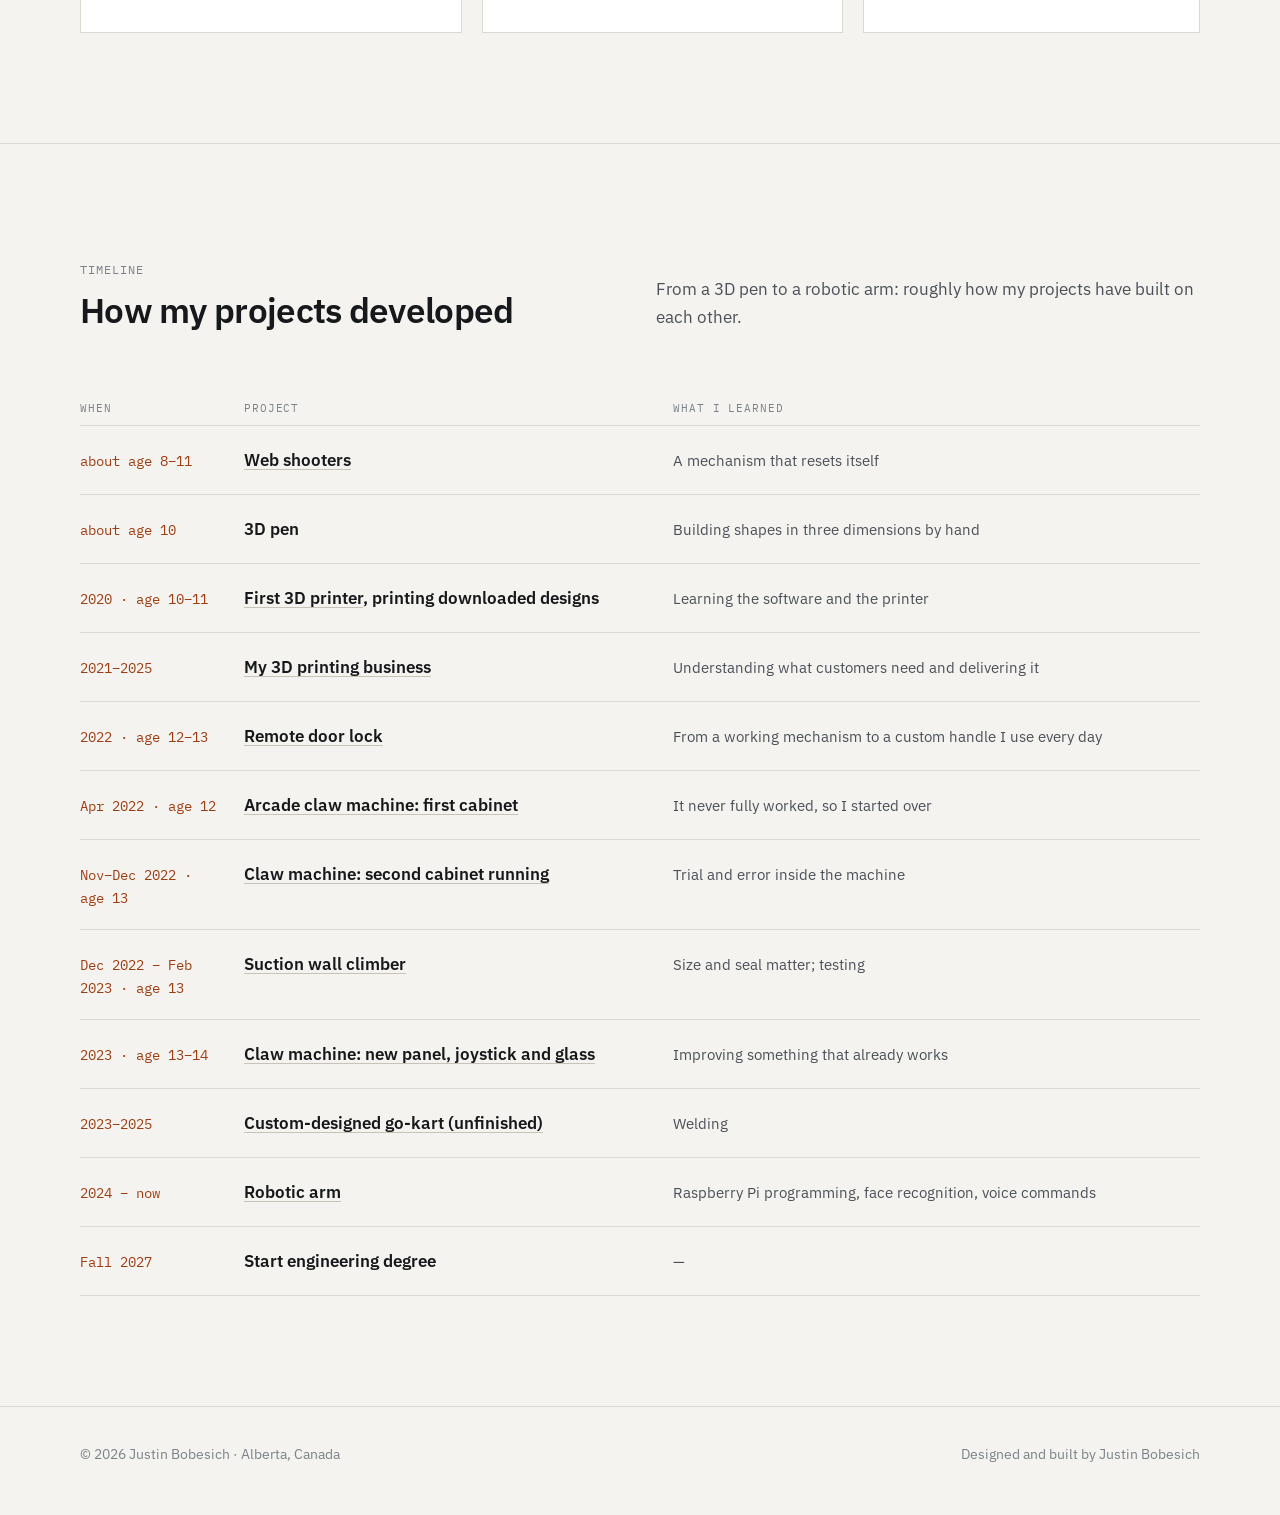
==== commit 38a9e86a: "Add early web shooter photo" ====
--- a/about.html
+++ b/about.html
@@ -92,9 +92,9 @@
 </div>
 <ol class="timeline">
 <li class="timeline-head"><span>When</span><span>Project</span><span>What I learned</span></li>
+<li><span class="when">about age 8–11</span><span class="what"><a href="projects/robotics.html#web-shooters">Web shooters</a></span><span class="learned">A mechanism that resets itself</span></li>
 <li><span class="when">about age 10</span><span class="what">3D pen</span><span class="learned">Building shapes in three dimensions by hand</span></li>
 <li><span class="when">2020 · age 10–11</span><span class="what"><a href="projects/3d-printing.html">First 3D printer</a>, printing downloaded designs</span><span class="learned">Learning the software and the printer</span></li>
-<li><span class="when">about age 11</span><span class="what"><a href="projects/robotics.html#web-shooters">Web shooters</a></span><span class="learned">A mechanism that resets itself</span></li>
 <li><span class="when">2021–2025</span><span class="what"><a href="entrepreneurship.html">My 3D printing business</a></span><span class="learned">Understanding what customers need and delivering it</span></li>
 <li><span class="when">2022 · age 12–13</span><span class="what"><a href="projects/door-lock.html">Remote door lock</a></span><span class="learned">From a working mechanism to a custom handle I use every day</span></li>
 <li><span class="when">Apr 2022 · age 12</span><span class="what"><a href="projects/claw-machine.html#v1">Arcade claw machine: first cabinet</a></span><span class="learned">It never fully worked, so I started over</span></li>
